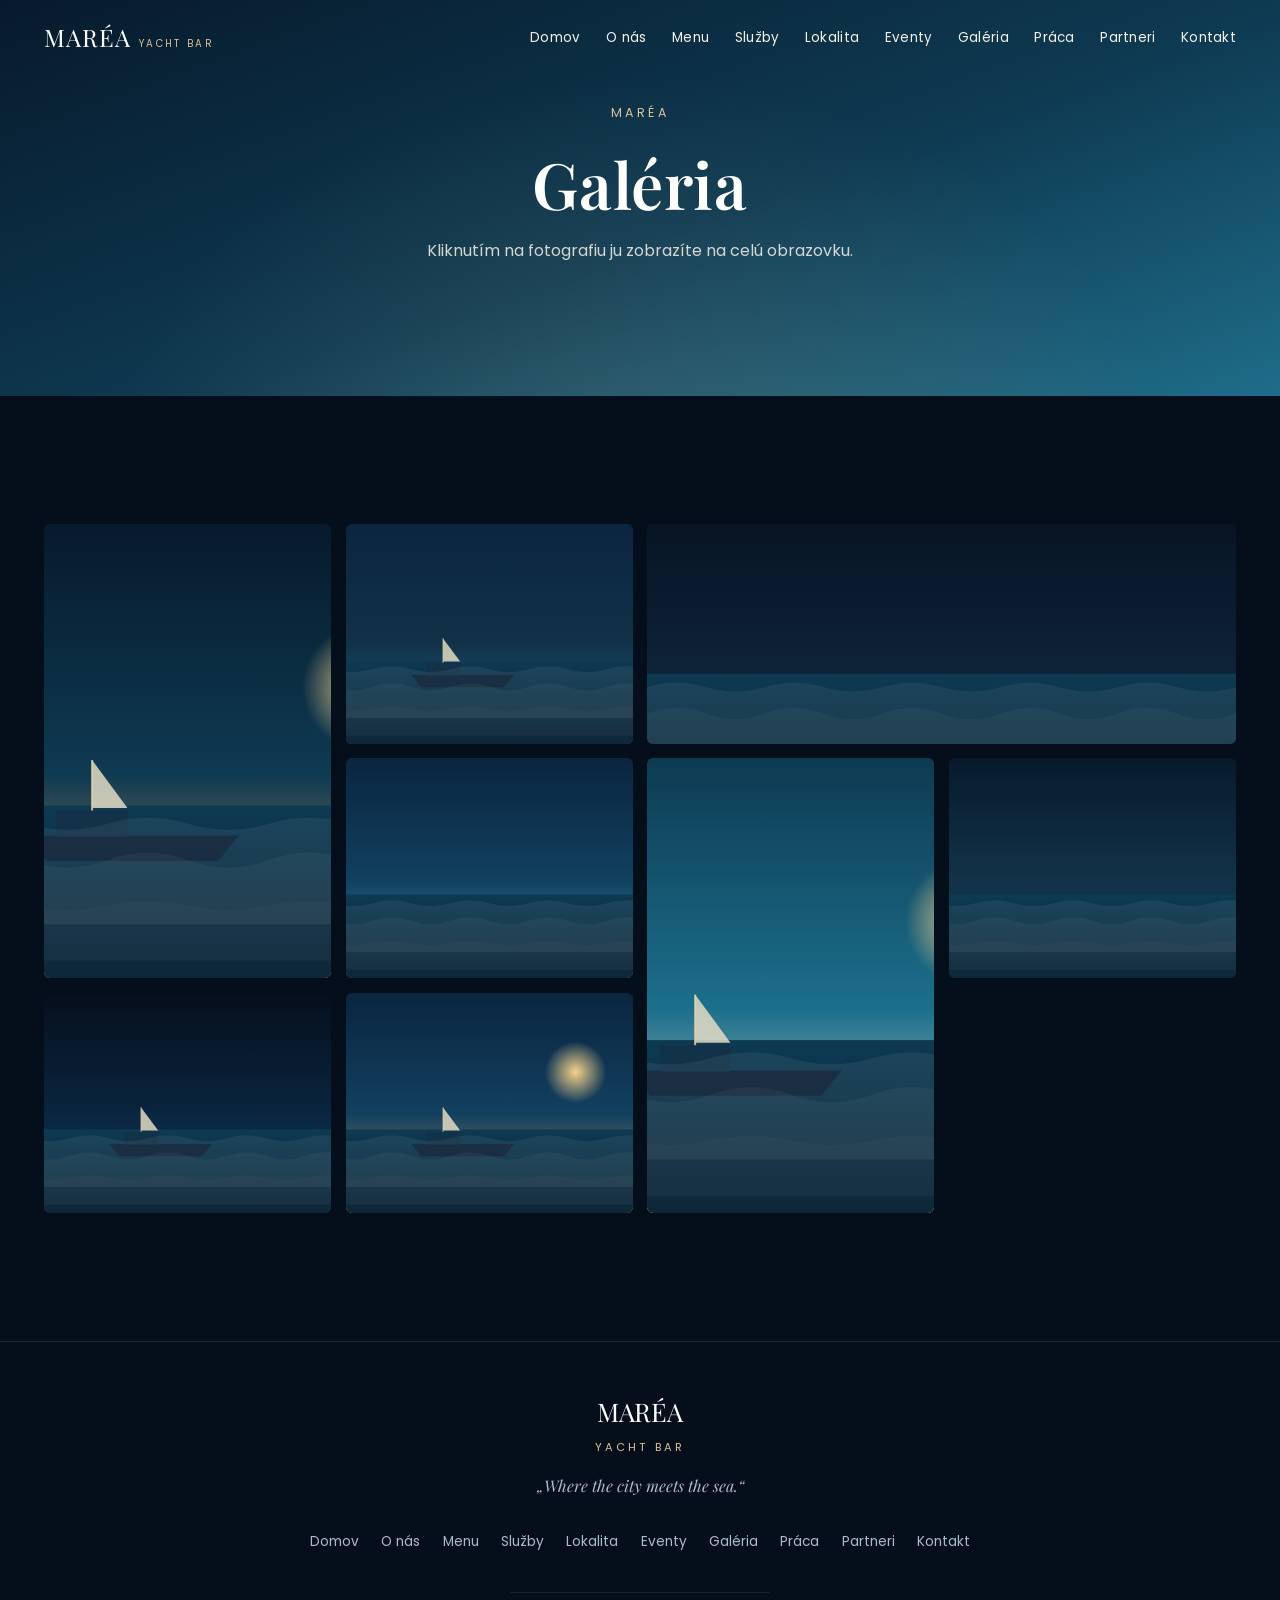
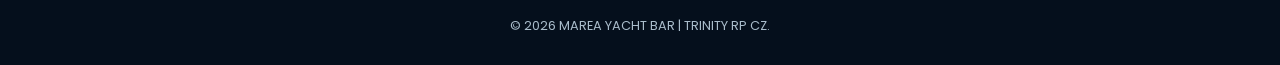
==== galeria.html @ e89d4713 "Update MAREA website files | st 26. 08. 2026 18:43:15,04" ====
<!DOCTYPE html>
<html lang="sk">

<head>
  <meta charset="UTF-8">
  <meta name="viewport" content="width=device-width, initial-scale=1.0">
  <title>Galéria — MARÉA Yacht Bar</title>
  <meta name="description"
    content="Galéria MARÉA — atmosféra luxusného yacht baru pri pobreží Los Santos, cez deň aj po zotmení.">
  <meta name="theme-color" content="#071a2c">

  <link rel="icon" type="image/png" href="assets/icons/favicon.png">

  <link rel="preconnect" href="https://fonts.googleapis.com">
  <link rel="preconnect" href="https://fonts.gstatic.com" crossorigin>
  <link
    href="https://fonts.googleapis.com/css2?family=Playfair+Display:ital,wght@0,500;0,600;0,700;1,500;1,600&family=Poppins:wght@300;400;500;600;700&display=swap"
    rel="stylesheet">

  <link rel="stylesheet" href="css/style.css?v=9">
  <link rel="stylesheet" href="css/responsive.css?v=2">
</head>

<body>

  <!-- ==================== Navbar ==================== -->
  <header class="navbar" id="navbar">
    <div class="container">
      <a href="index.html#home" class="brand">
        MARÉA
        <span class="brand-tag">Yacht Bar</span>
      </a>

      <nav>
        <ul class="nav-links" id="nav-links"></ul>
      </nav>

      <button class="hamburger" id="hamburger" aria-label="Otvoriť menu" aria-expanded="false"
        aria-controls="nav-links">
        <span></span><span></span><span></span>
      </button>
    </div>
  </header>

  <noscript>
    <div style="padding:2rem;text-align:center;background:#0a2540;color:#f4f1ea;">
      Pre plné zobrazenie obsahu MARÉA je potrebný povolený JavaScript.
    </div>
  </noscript>

  <main>

    <!-- ==================== Page hero ==================== -->
    <section class="page-hero">
      <div class="page-hero-content">
        <span class="eyebrow">MARÉA</span>
        <h1 class="page-hero-title">Galéria</h1>
        <p class="page-hero-desc">Kliknutím na fotografiu ju zobrazíte na celú obrazovku.</p>
      </div>
    </section>

    <!-- ==================== Galéria ==================== -->
    <section id="gallery">
      <div class="container">
        <div class="gallery-grid" id="gallery-grid">
          <p class="state-empty">Načítavam galériu…</p>
        </div>
      </div>
    </section>

  </main>

  <!-- ==================== Lightbox ==================== -->
  <div class="lightbox" id="lightbox" role="dialog" aria-modal="true" aria-label="Zväčšená fotografia">
    <div class="lightbox-content">
      <img src="" alt="" id="lightbox-img">
      <p class="lightbox-caption" id="lightbox-caption"></p>
    </div>
    <button class="lightbox-close" id="lightbox-close" aria-label="Zavrieť">✕</button>
    <button class="lightbox-prev" id="lightbox-prev" aria-label="Predchádzajúca fotografia">‹</button>
    <button class="lightbox-next" id="lightbox-next" aria-label="Ďalšia fotografia">›</button>
  </div>

  <!-- ==================== Footer ==================== -->
  <footer class="footer">
    <div class="container footer-inner">
      <div class="footer-brand">MARÉA</div>
      <div class="footer-type">Yacht Bar</div>
      <p class="footer-tagline">„Where the city meets the sea.“</p>

      <nav class="footer-nav" id="footer-nav"></nav>

      <div class="footer-bottom">
        © <span id="footer-year"></span> MAREA YACHT BAR | TRINITY RP CZ.
      </div>
    </div>
  </footer>

  <button class="back-to-top" id="back-to-top" aria-label="Späť na vrch stránky">
    <svg viewBox="0 0 24 24" width="20" height="20" fill="none" stroke="currentColor" stroke-width="2"
      stroke-linecap="round" stroke-linejoin="round">
      <path d="M12 19V5" />
      <path d="M5 12l7-7 7 7" />
    </svg>
  </button>

  <script src="js/loader.js?v=5"></script>
  <script src="js/main.js?v=9"></script>
</body>

</html>
---- css/style.css ----
/* ==========================================================================
   MARÉA — Yacht Bar
   Core stylesheet. Breakpoint overrides live in responsive.css.
   ========================================================================== */

/* -------------------- Design tokens -------------------- */
:root {
  /* Colors — navy / ocean / turquoise core, gold / sand accents */
  --navy-950: #050f1c;
  --navy-900: #071a2c;
  --navy-800: #0a2540;
  --navy-700: #123249;
  --ocean-600: #0e3a52;
  --ocean-500: #1c6f8c;
  --turquoise-400: #2a8fae;
  --turquoise-300: #4fb8c9;
  --gold-500: #c9a55c;
  --gold-400: #d9c396;
  --gold-300: #e8dfc8;
  --sand-100: #f5efe3;
  --white: #ffffff;

  --bg-body: var(--navy-950);
  --bg-alt: var(--navy-900);
  --text-primary: #f4f1ea;
  --text-muted: #a9bccb;
  --text-on-light: var(--navy-900);

  --font-display: "Playfair Display", "Georgia", "Times New Roman", serif;
  --font-body: "Poppins", "Segoe UI", system-ui, -apple-system, sans-serif;

  --container-w: 1240px;
  --space-xs: 0.5rem;
  --space-sm: 1rem;
  --space-md: 1.75rem;
  --space-lg: 3rem;
  --space-xl: 5rem;
  --space-2xl: 8rem;

  --radius-sm: 6px;
  --radius-md: 14px;
  --radius-lg: 28px;

  --shadow-soft: 0 10px 40px -12px rgba(2, 12, 24, 0.55);
  --shadow-strong: 0 24px 60px -20px rgba(2, 12, 24, 0.7);

  --ease: cubic-bezier(0.22, 1, 0.36, 1);
  --transition-fast: 0.25s var(--ease);
  --transition-med: 0.5s var(--ease);
}

/* -------------------- Reset -------------------- */
*,
*::before,
*::after {
  box-sizing: border-box;
  margin: 0;
  padding: 0;
}

html {
  scroll-behavior: smooth;
  scroll-padding-top: 84px;
}

body {
  background: var(--bg-body);
  color: var(--text-primary);
  font-family: var(--font-body);
  font-size: 16px;
  line-height: 1.65;
  overflow-x: hidden;
}

img {
  max-width: 100%;
  display: block;
}

a {
  color: inherit;
  text-decoration: none;
}

ul {
  list-style: none;
}

button {
  font-family: inherit;
  cursor: pointer;
  border: none;
  background: none;
  color: inherit;
}

h1, h2, h3, h4 {
  font-family: var(--font-display);
  font-weight: 600;
  line-height: 1.2;
  letter-spacing: 0.01em;
}

::selection {
  background: var(--gold-400);
  color: var(--navy-900);
}

/* -------------------- Layout helpers -------------------- */
.container {
  width: 100%;
  max-width: var(--container-w);
  margin-inline: auto;
  padding-inline: 1.5rem;
}

section {
  position: relative;
  padding-block: var(--space-2xl);
}

.section-alt {
  background: linear-gradient(180deg, var(--navy-900) 0%, var(--navy-950) 100%);
}

.section-header {
  text-align: center;
  max-width: 640px;
  margin-inline: auto;
  margin-bottom: var(--space-lg);
}

.eyebrow {
  display: inline-block;
  font-family: var(--font-body);
  font-size: 0.78rem;
  letter-spacing: 0.28em;
  text-transform: uppercase;
  color: var(--gold-400);
  margin-bottom: 0.85rem;
}

.section-title {
  font-size: clamp(1.9rem, 3.2vw, 2.75rem);
  color: var(--white);
  margin-bottom: 0.9rem;
}

.section-subtitle {
  color: var(--text-muted);
  font-size: 1.02rem;
}

.divider-wave {
  width: 100%;
  height: 60px;
  display: block;
  color: var(--navy-950);
}

/* -------------------- Reveal-on-scroll -------------------- */
.reveal {
  opacity: 0;
  transform: translateY(28px);
  transition: opacity 0.8s var(--ease), transform 0.8s var(--ease);
}

.reveal.is-visible {
  opacity: 1;
  transform: translateY(0);
}

/* -------------------- Buttons -------------------- */
.btn {
  display: inline-flex;
  align-items: center;
  justify-content: center;
  gap: 0.5rem;
  padding: 0.95rem 2.1rem;
  border-radius: 999px;
  font-size: 0.95rem;
  font-weight: 600;
  letter-spacing: 0.03em;
  transition: transform var(--transition-fast), box-shadow var(--transition-fast), background var(--transition-fast), border-color var(--transition-fast), color var(--transition-fast);
  white-space: nowrap;
}

.btn-primary {
  background: linear-gradient(135deg, var(--gold-400), var(--gold-500));
  color: var(--navy-900);
  box-shadow: 0 12px 30px -10px rgba(201, 165, 92, 0.55);
}

.btn-primary:hover {
  transform: translateY(-2px);
  box-shadow: 0 16px 36px -10px rgba(201, 165, 92, 0.7);
}

.btn-outline {
  background: rgba(255, 255, 255, 0.04);
  border: 1px solid rgba(244, 241, 234, 0.4);
  color: var(--text-primary);
  backdrop-filter: blur(6px);
}

.btn-outline:hover {
  border-color: var(--gold-400);
  color: var(--gold-300);
  transform: translateY(-2px);
}

.btn-small {
  padding: 0.6rem 1.3rem;
  font-size: 0.85rem;
}

/* -------------------- Navbar -------------------- */
.navbar {
  position: fixed;
  top: 0;
  left: 0;
  right: 0;
  z-index: 1000;
  padding-block: 1.1rem;
  transition: background var(--transition-fast), padding var(--transition-fast), box-shadow var(--transition-fast);
}

.navbar.is-scrolled {
  background: rgba(7, 26, 44, 0.82);
  backdrop-filter: blur(14px) saturate(140%);
  -webkit-backdrop-filter: blur(14px) saturate(140%);
  padding-block: 0.7rem;
  box-shadow: 0 8px 30px -18px rgba(0, 0, 0, 0.6);
  border-bottom: 1px solid rgba(217, 195, 150, 0.12);
}

.navbar .container {
  display: flex;
  align-items: center;
  justify-content: space-between;
  gap: 1.5rem;
}

.brand {
  display: flex;
  align-items: baseline;
  gap: 0.5rem;
  font-family: var(--font-display);
  font-size: 1.5rem;
  color: var(--white);
  letter-spacing: 0.04em;
}

.brand-tag {
  font-family: var(--font-body);
  font-size: 0.62rem;
  letter-spacing: 0.24em;
  color: var(--gold-400);
  text-transform: uppercase;
}

.nav-links {
  display: flex;
  align-items: center;
  gap: 1.6rem;
}

.nav-links a {
  position: relative;
  font-size: 0.84rem;
  letter-spacing: 0.02em;
  color: var(--text-primary);
  padding-block: 0.3rem;
  white-space: nowrap;
}

.nav-links a::after {
  content: "";
  position: absolute;
  left: 0;
  bottom: 0;
  width: 0;
  height: 1px;
  background: var(--gold-400);
  transition: width var(--transition-fast);
}

.nav-links a:hover::after,
.nav-links a.is-active::after {
  width: 100%;
}

.nav-cta {
  display: none;
}

.hamburger {
  display: none;
  flex-direction: column;
  gap: 5px;
  padding: 0.4rem;
  z-index: 1100;
}

.hamburger span {
  width: 24px;
  height: 2px;
  background: var(--white);
  transition: transform var(--transition-fast), opacity var(--transition-fast);
}

.hamburger.is-open span:nth-child(1) {
  transform: translateY(7px) rotate(45deg);
}

.hamburger.is-open span:nth-child(2) {
  opacity: 0;
}

.hamburger.is-open span:nth-child(3) {
  transform: translateY(-7px) rotate(-45deg);
}

/* -------------------- Hero -------------------- */
.hero {
  position: relative;
  min-height: 100vh;
  display: flex;
  align-items: center;
  justify-content: center;
  text-align: center;
  overflow: hidden;
  background: var(--navy-950);
}

.hero-media {
  position: absolute;
  inset: 0;
  z-index: 0;
}

.hero-media img {
  width: 100%;
  height: 100%;
  object-fit: cover;
  object-position: center;
  transform: scale(1.05);
  animation: hero-zoom 18s ease-in-out infinite alternate;
}

@keyframes hero-zoom {
  from { transform: scale(1.05); }
  to { transform: scale(1.14); }
}

.hero-overlay {
  position: absolute;
  inset: 0;
  background:
    linear-gradient(180deg, rgba(5, 15, 28, 0.55) 0%, rgba(5, 15, 28, 0.55) 35%, rgba(5, 15, 28, 0.92) 100%),
    linear-gradient(90deg, rgba(5, 15, 28, 0.55) 0%, transparent 40%, transparent 60%, rgba(5, 15, 28, 0.55) 100%);
}

.hero-content {
  position: relative;
  z-index: 2;
  padding-inline: 1.5rem;
  max-width: 780px;
}

.hero-eyebrow {
  display: inline-flex;
  align-items: center;
  gap: 0.6rem;
  font-size: 0.78rem;
  letter-spacing: 0.32em;
  text-transform: uppercase;
  color: var(--gold-300);
  margin-bottom: 1.4rem;
  opacity: 0.9;
}

.hero-eyebrow::before,
.hero-eyebrow::after {
  content: "";
  width: 28px;
  height: 1px;
  background: var(--gold-400);
}

.hero-title {
  font-size: clamp(3.6rem, 11vw, 8rem);
  color: var(--white);
  line-height: 0.95;
  text-shadow: 0 12px 40px rgba(0, 0, 0, 0.45);
}

.hero-subtitle {
  font-family: var(--font-body);
  font-size: clamp(1rem, 2vw, 1.3rem);
  letter-spacing: 0.5em;
  color: var(--gold-300);
  text-transform: uppercase;
  margin-top: 0.6rem;
  margin-bottom: 1.8rem;
}

.hero-tagline {
  font-family: var(--font-display);
  font-style: italic;
  font-size: clamp(1.1rem, 2vw, 1.4rem);
  color: var(--text-primary);
  margin-bottom: 2.6rem;
  opacity: 0.92;
}

.hero-actions {
  display: flex;
  align-items: center;
  justify-content: center;
  gap: 1.1rem;
  flex-wrap: wrap;
}

.hero-scroll-indicator {
  position: absolute;
  bottom: 2.2rem;
  left: 50%;
  transform: translateX(-50%);
  z-index: 2;
  width: 22px;
  height: 36px;
  border: 1px solid rgba(244, 241, 234, 0.55);
  border-radius: 20px;
  display: flex;
  justify-content: center;
  padding-top: 7px;
}

.hero-scroll-indicator span {
  width: 3px;
  height: 8px;
  border-radius: 2px;
  background: var(--gold-300);
  animation: scroll-dot 1.8s ease-in-out infinite;
}

@keyframes scroll-dot {
  0% { transform: translateY(0); opacity: 1; }
  70% { transform: translateY(10px); opacity: 0; }
  100% { opacity: 0; }
}

/* -------------------- Page hero (subpage banner) -------------------- */
.page-hero {
  position: relative;
  min-height: 44vh;
  display: flex;
  align-items: center;
  justify-content: center;
  text-align: center;
  overflow: hidden;
  padding-top: 6rem;
  background:
    radial-gradient(ellipse at 50% 130%, rgba(217, 195, 150, 0.16), transparent 60%),
    linear-gradient(160deg, var(--navy-900) 0%, var(--ocean-600) 55%, var(--turquoise-400) 130%);
}

.page-hero-content {
  position: relative;
  z-index: 1;
  padding-inline: 1.5rem;
  max-width: 640px;
}

.page-hero-title {
  font-size: clamp(2.4rem, 6vw, 4rem);
  color: var(--white);
  margin-top: 0.5rem;
}

.page-hero-desc {
  color: var(--text-primary);
  opacity: 0.85;
  margin-top: 1rem;
}

/* -------------------- Discord CTA -------------------- */
.discord-cta {
  display: flex;
  align-items: center;
  flex-wrap: wrap;
  gap: 1.4rem 1.8rem;
  padding: 1.8rem 2.2rem;
  border-radius: var(--radius-lg);
  background: linear-gradient(135deg, rgba(88, 101, 242, 0.14), rgba(42, 143, 174, 0.1));
  border: 1px solid rgba(217, 195, 150, 0.18);
  margin-bottom: var(--space-lg);
}

.discord-cta-icon {
  flex-shrink: 0;
  width: 54px;
  height: 54px;
  border-radius: 50%;
  display: flex;
  align-items: center;
  justify-content: center;
  background: rgba(88, 101, 242, 0.18);
  color: #9aa8ff;
}

.discord-cta-text {
  flex: 1 1 260px;
}

.discord-cta-text h3 {
  font-size: 1.15rem;
  color: var(--white);
  margin-bottom: 0.35rem;
}

.discord-cta-text p {
  color: var(--text-muted);
  font-size: 0.9rem;
}

.discord-cta .btn {
  flex-shrink: 0;
}

/* -------------------- About -------------------- */
.about-grid {
  display: grid;
  grid-template-columns: 1fr 1fr;
  gap: var(--space-xl);
  align-items: center;
}

.about-media {
  position: relative;
  border-radius: var(--radius-lg);
  overflow: hidden;
  box-shadow: var(--shadow-strong);
  aspect-ratio: 6 / 7;
}

.about-media img {
  width: 100%;
  height: 100%;
  object-fit: cover;
  transition: transform 0.8s var(--ease);
}

.about-media:hover img {
  transform: scale(1.06);
}

.about-media::after {
  content: "";
  position: absolute;
  inset: 0;
  background: linear-gradient(180deg, transparent 55%, rgba(5, 15, 28, 0.75) 100%);
}

.about-text .eyebrow {
  display: block;
}

.about-lead {
  font-size: 1.12rem;
  color: var(--text-primary);
  margin-bottom: 1.3rem;
}

.about-desc {
  color: var(--text-muted);
  margin-bottom: 1.6rem;
}

.about-tagline {
  font-family: var(--font-display);
  font-style: italic;
  font-size: 1.3rem;
  color: var(--gold-300);
  padding-left: 1.1rem;
  border-left: 2px solid var(--gold-400);
  margin-bottom: 1.8rem;
}

.about-focus {
  display: grid;
  grid-template-columns: 1fr 1fr;
  gap: 0.8rem 1.2rem;
}

.about-focus li {
  position: relative;
  padding-left: 1.4rem;
  color: var(--text-primary);
  font-size: 0.94rem;
}

.about-focus li::before {
  content: "";
  position: absolute;
  left: 0;
  top: 0.5em;
  width: 7px;
  height: 7px;
  border-radius: 50%;
  background: var(--gold-400);
}

/* -------------------- Cards (generic) -------------------- */
.card {
  background: linear-gradient(165deg, rgba(255, 255, 255, 0.05), rgba(255, 255, 255, 0.015));
  border: 1px solid rgba(217, 195, 150, 0.12);
  border-radius: var(--radius-md);
  backdrop-filter: blur(8px);
  transition: transform var(--transition-fast), border-color var(--transition-fast), box-shadow var(--transition-fast);
}

.card:hover {
  transform: translateY(-6px);
  border-color: rgba(217, 195, 150, 0.4);
  box-shadow: var(--shadow-soft);
}

/* -------------------- Location -------------------- */
.location-grid {
  display: grid;
  grid-template-columns: 0.9fr 1.1fr;
  gap: var(--space-xl);
  align-items: center;
}

.location-map {
  position: relative;
  border-radius: var(--radius-lg);
  overflow: hidden;
  box-shadow: var(--shadow-strong);
  aspect-ratio: 4 / 3;
  border: 1px solid rgba(217, 195, 150, 0.18);
}

.location-map img {
  width: 100%;
  height: 100%;
  object-fit: cover;
}

.location-pin {
  position: absolute;
  top: 50%;
  left: 50%;
  transform: translate(-50%, -100%);
  display: flex;
  flex-direction: column;
  align-items: center;
}

.location-pin-dot {
  width: 18px;
  height: 18px;
  border-radius: 50%;
  background: var(--gold-400);
  box-shadow: 0 0 0 6px rgba(217, 195, 150, 0.25);
  animation: pin-pulse 2.4s ease-in-out infinite;
}

@keyframes pin-pulse {
  0%, 100% { box-shadow: 0 0 0 6px rgba(217, 195, 150, 0.25); }
  50% { box-shadow: 0 0 0 12px rgba(217, 195, 150, 0.08); }
}

.location-pin-stick {
  width: 2px;
  height: 22px;
  background: linear-gradient(180deg, var(--gold-400), transparent);
}

.location-details p {
  color: var(--text-muted);
  margin-bottom: 1.1rem;
}

.location-fact {
  display: flex;
  gap: 0.9rem;
  padding: 1rem 0;
  border-top: 1px solid rgba(217, 195, 150, 0.14);
}

.location-fact:last-child {
  border-bottom: 1px solid rgba(217, 195, 150, 0.14);
}

.location-fact-icon {
  flex-shrink: 0;
  width: 38px;
  height: 38px;
  border-radius: 50%;
  display: flex;
  align-items: center;
  justify-content: center;
  background: rgba(217, 195, 150, 0.12);
  color: var(--gold-400);
}

.location-fact-label {
  font-size: 0.78rem;
  letter-spacing: 0.1em;
  text-transform: uppercase;
  color: var(--gold-400);
  margin-bottom: 0.2rem;
}

.location-fact-value {
  color: var(--text-primary);
  font-size: 0.95rem;
}

/* -------------------- Menu -------------------- */
.menu-filters {
  display: flex;
  flex-wrap: wrap;
  justify-content: center;
  gap: 0.7rem;
  margin-bottom: var(--space-lg);
}

.filter-btn {
  padding: 0.6rem 1.4rem;
  border-radius: 999px;
  font-size: 0.85rem;
  letter-spacing: 0.03em;
  border: 1px solid rgba(244, 241, 234, 0.22);
  color: var(--text-muted);
  transition: all var(--transition-fast);
}

.filter-btn:hover {
  border-color: var(--gold-400);
  color: var(--gold-300);
}

.filter-btn.is-active {
  background: var(--gold-400);
  border-color: var(--gold-400);
  color: var(--navy-900);
  font-weight: 600;
}

.menu-grid {
  display: flex;
  flex-wrap: wrap;
  justify-content: center;
  gap: 1.4rem;
}

.menu-item {
  flex: 1 1 300px;
  max-width: 400px;
  padding: 1.6rem 1.6rem 1.4rem;
  transition: transform var(--transition-fast), border-color var(--transition-fast), box-shadow var(--transition-fast), opacity 0.3s, display 0.3s allow-discrete;
}

.menu-item-head {
  display: flex;
  justify-content: space-between;
  align-items: baseline;
  gap: 0.8rem;
  margin-bottom: 0.55rem;
}

.menu-item-name {
  font-family: var(--font-display);
  font-size: 1.12rem;
  color: var(--white);
}

.menu-item-price {
  flex-shrink: 0;
  font-family: var(--font-display);
  font-size: 1.1rem;
  color: var(--gold-400);
  white-space: nowrap;
}

.menu-item-desc {
  color: var(--text-muted);
  font-size: 0.9rem;
}

.menu-item-category {
  display: inline-block;
  margin-top: 0.9rem;
  font-size: 0.68rem;
  letter-spacing: 0.14em;
  text-transform: uppercase;
  color: var(--turquoise-300);
}

.menu-empty,
.state-empty {
  flex-basis: 100%;
  text-align: center;
  color: var(--text-muted);
  padding: var(--space-lg) 1rem;
}

/* -------------------- Services -------------------- */
.services-grid,
.jobs-grid,
.partners-grid {
  display: flex;
  flex-wrap: wrap;
  justify-content: center;
  gap: 1.6rem;
}

.job-salary-label {
  display: block;
  font-size: 0.68rem;
  letter-spacing: 0.12em;
  text-transform: uppercase;
  color: var(--turquoise-300);
  margin-bottom: 0.35rem;
}

.partner-tier {
  display: inline-block;
  font-size: 0.68rem;
  letter-spacing: 0.1em;
  text-transform: uppercase;
  padding: 0.3rem 0.8rem;
  border-radius: 999px;
  margin-bottom: 1.1rem;
  color: var(--text-muted);
  border: 1px solid rgba(217, 195, 150, 0.25);
}

.partner-tier-main {
  color: var(--navy-900);
  background: linear-gradient(135deg, var(--gold-400), var(--gold-500));
  border-color: transparent;
  font-weight: 600;
}

.partner-logo {
  width: 64px;
  height: 64px;
  border-radius: 14px;
  overflow: hidden;
  display: flex;
  align-items: center;
  justify-content: center;
  background: rgba(255, 255, 255, 0.04);
  border: 1px solid rgba(217, 195, 150, 0.16);
  margin-bottom: 1.3rem;
  padding: 8px;
}

.partner-logo img {
  width: 100%;
  height: 100%;
  object-fit: contain;
}

.partner-logo-fallback {
  width: 100%;
  height: 100%;
  align-items: center;
  justify-content: center;
  color: var(--gold-400);
}

.service-card {
  flex: 1 1 300px;
  max-width: 380px;
  padding: 2.1rem 1.8rem;
  text-align: left;
}

.service-icon {
  width: 54px;
  height: 54px;
  border-radius: 50%;
  display: flex;
  align-items: center;
  justify-content: center;
  background: linear-gradient(150deg, rgba(217, 195, 150, 0.22), rgba(217, 195, 150, 0.05));
  color: var(--gold-400);
  margin-bottom: 1.3rem;
}

.service-name {
  font-size: 1.2rem;
  color: var(--white);
  margin-bottom: 0.6rem;
}

.service-desc {
  color: var(--text-muted);
  font-size: 0.92rem;
  margin-bottom: 1.2rem;
}

.service-price {
  font-family: var(--font-display);
  color: var(--gold-300);
  font-size: 1.05rem;
  padding-top: 1rem;
  border-top: 1px solid rgba(217, 195, 150, 0.16);
}

/* -------------------- Events -------------------- */
.events-grid {
  display: flex;
  flex-wrap: wrap;
  justify-content: center;
  gap: 1.6rem;
}

.event-card {
  flex: 1 1 300px;
  max-width: 380px;
  overflow: hidden;
  display: flex;
  flex-direction: column;
}

.event-media {
  position: relative;
  aspect-ratio: 4 / 3;
  overflow: hidden;
}

.event-media img {
  width: 100%;
  height: 100%;
  object-fit: cover;
  transition: transform var(--transition-med);
}

.event-card:hover .event-media img {
  transform: scale(1.08);
}

.event-date {
  position: absolute;
  top: 1rem;
  left: 1rem;
  background: rgba(5, 15, 28, 0.75);
  backdrop-filter: blur(6px);
  border: 1px solid rgba(217, 195, 150, 0.3);
  color: var(--gold-300);
  font-size: 0.78rem;
  letter-spacing: 0.05em;
  padding: 0.4rem 0.85rem;
  border-radius: 999px;
}

.event-body {
  padding: 1.5rem 1.6rem 1.7rem;
}

.event-name {
  font-size: 1.15rem;
  color: var(--white);
  margin-bottom: 0.6rem;
}

.event-desc {
  color: var(--text-muted);
  font-size: 0.92rem;
}

.events-empty {
  text-align: center;
  padding: var(--space-lg) 1rem;
  color: var(--text-muted);
  border: 1px dashed rgba(217, 195, 150, 0.3);
  border-radius: var(--radius-md);
}

/* -------------------- Gallery -------------------- */
.gallery-grid {
  display: grid;
  grid-template-columns: repeat(4, 1fr);
  grid-auto-rows: 220px;
  gap: 0.9rem;
}

.gallery-item {
  position: relative;
  overflow: hidden;
  border-radius: var(--radius-sm);
  cursor: zoom-in;
}

.gallery-item:nth-child(4n+1) {
  grid-row: span 2;
}

.gallery-item:nth-child(6n+3) {
  grid-column: span 2;
}

.gallery-item img {
  width: 100%;
  height: 100%;
  object-fit: cover;
  transition: transform var(--transition-med);
}

.gallery-item:hover img {
  transform: scale(1.1);
}

.gallery-caption {
  position: absolute;
  inset: auto 0 0 0;
  padding: 1.6rem 1rem 0.9rem;
  background: linear-gradient(180deg, transparent, rgba(5, 15, 28, 0.9));
  color: var(--gold-200, var(--gold-300));
  font-size: 0.82rem;
  opacity: 0;
  transform: translateY(8px);
  transition: opacity var(--transition-fast), transform var(--transition-fast);
}

.gallery-item:hover .gallery-caption {
  opacity: 1;
  transform: translateY(0);
}

/* Lightbox */
.lightbox {
  position: fixed;
  inset: 0;
  z-index: 2000;
  display: flex;
  align-items: center;
  justify-content: center;
  background: rgba(3, 9, 17, 0.94);
  opacity: 0;
  visibility: hidden;
  transition: opacity var(--transition-fast), visibility var(--transition-fast);
  padding: 2rem;
}

.lightbox.is-open {
  opacity: 1;
  visibility: visible;
}

.lightbox-content {
  max-width: min(90vw, 1000px);
  max-height: 85vh;
  position: relative;
}

.lightbox-content img {
  max-width: 100%;
  max-height: 85vh;
  border-radius: var(--radius-sm);
  box-shadow: var(--shadow-strong);
}

.lightbox-caption {
  text-align: center;
  color: var(--gold-300);
  margin-top: 1rem;
  font-size: 0.9rem;
}

.lightbox-close,
.lightbox-prev,
.lightbox-next {
  position: absolute;
  color: var(--white);
  background: rgba(255, 255, 255, 0.08);
  border: 1px solid rgba(255, 255, 255, 0.2);
  border-radius: 50%;
  width: 44px;
  height: 44px;
  display: flex;
  align-items: center;
  justify-content: center;
  transition: background var(--transition-fast), transform var(--transition-fast);
}

.lightbox-close:hover,
.lightbox-prev:hover,
.lightbox-next:hover {
  background: rgba(217, 195, 150, 0.25);
}

.lightbox-close {
  top: -60px;
  right: 0;
}

.lightbox-prev {
  left: -60px;
  top: 50%;
  transform: translateY(-50%);
}

.lightbox-next {
  right: -60px;
  top: 50%;
  transform: translateY(-50%);
}

/* -------------------- Info modal (Services / Events) -------------------- */
#services-grid .service-card,
#events-grid .event-card {
  cursor: pointer;
}

.card-more {
  display: inline-flex;
  align-items: center;
  gap: 0.4rem;
  margin-top: 1rem;
  font-size: 0.82rem;
  font-weight: 600;
  letter-spacing: 0.02em;
  color: var(--gold-400);
  transition: color var(--transition-fast);
}

.card:hover .card-more {
  color: var(--gold-300);
}

.card-more-arrow {
  display: inline-block;
  transition: transform var(--transition-fast);
}

.card:hover .card-more-arrow {
  transform: translateX(4px);
}

.info-modal {
  position: fixed;
  inset: 0;
  z-index: 2100;
  display: flex;
  align-items: center;
  justify-content: center;
  background: rgba(3, 9, 17, 0.88);
  opacity: 0;
  visibility: hidden;
  transition: opacity var(--transition-fast), visibility var(--transition-fast);
  padding: 2rem;
}

.info-modal.is-open {
  opacity: 1;
  visibility: visible;
}

.info-modal-content {
  position: relative;
  width: 100%;
  max-width: 480px;
  max-height: 85vh;
  overflow-y: auto;
  text-align: left;
  background: linear-gradient(165deg, rgba(18, 42, 66, 0.98), rgba(7, 18, 30, 0.98));
  border: 1px solid rgba(217, 195, 150, 0.22);
  border-radius: var(--radius-lg);
  box-shadow: var(--shadow-strong);
  padding: 2.4rem;
}

.info-modal-close {
  position: absolute;
  top: 1rem;
  right: 1rem;
  width: 38px;
  height: 38px;
  border-radius: 50%;
  background: rgba(255, 255, 255, 0.08);
  border: 1px solid rgba(255, 255, 255, 0.18);
  color: var(--white);
  display: flex;
  align-items: center;
  justify-content: center;
  transition: background var(--transition-fast);
}

.info-modal-close:hover {
  background: rgba(217, 195, 150, 0.25);
}

.info-modal-media:empty {
  display: none;
}

.info-modal-media img {
  width: 100%;
  aspect-ratio: 16 / 9;
  object-fit: cover;
  border-radius: var(--radius-md);
  margin-bottom: 1.4rem;
}

.info-modal-icon {
  width: 64px;
  height: 64px;
  border-radius: 50%;
  display: flex;
  align-items: center;
  justify-content: center;
  background: linear-gradient(150deg, rgba(217, 195, 150, 0.22), rgba(217, 195, 150, 0.05));
  color: var(--gold-400);
  margin-bottom: 1.4rem;
}

.info-modal-eyebrow {
  display: block;
  font-size: 0.72rem;
  letter-spacing: 0.24em;
  text-transform: uppercase;
  color: var(--gold-400);
  margin-bottom: 0.5rem;
}

.info-modal-title {
  font-size: 1.5rem;
  color: var(--white);
  margin-bottom: 0.9rem;
}

.info-modal-meta:not(:empty) {
  display: inline-block;
  font-family: var(--font-display);
  color: var(--gold-300);
  font-size: 1.05rem;
  margin-bottom: 1.1rem;
  padding-bottom: 1.1rem;
  border-bottom: 1px solid rgba(217, 195, 150, 0.16);
  width: 100%;
}

.info-modal-desc {
  color: var(--text-muted);
  line-height: 1.75;
}

/* Split layout: large "poster" image on the left, text on the right (used for events) */
@media (min-width: 640px) {
  .info-modal-content.is-split {
    display: flex;
    align-items: stretch;
    gap: 1.8rem;
    max-width: 760px;
    padding: 1.8rem;
  }

  .info-modal-content.is-split .info-modal-media {
    flex: 0 0 42%;
    margin-bottom: 0;
  }

  .info-modal-content.is-split .info-modal-media img {
    height: 100%;
    min-height: 380px;
    aspect-ratio: 3 / 4;
    margin-bottom: 0;
  }

  .info-modal-content.is-split .info-modal-body {
    flex: 1 1 auto;
    display: flex;
    flex-direction: column;
    justify-content: center;
    padding: 0.6rem 0.6rem 0.6rem 0;
  }
}

/* -------------------- Contacts -------------------- */
.contacts-grid {
  display: flex;
  flex-wrap: wrap;
  justify-content: center;
  gap: 1.6rem;
}

.contact-card {
  flex: 1 1 260px;
  max-width: 320px;
  text-align: center;
  padding: 2.2rem 1.6rem 1.9rem;
}

.contact-avatar {
  width: 96px;
  height: 96px;
  border-radius: 50%;
  overflow: hidden;
  margin: 0 auto 1.2rem;
  border: 2px solid rgba(217, 195, 150, 0.4);
}

.contact-avatar img {
  width: 100%;
  height: 100%;
  object-fit: cover;
}

.contact-name {
  font-size: 1.1rem;
  color: var(--white);
  margin-bottom: 0.3rem;
}

.contact-role {
  font-size: 0.78rem;
  letter-spacing: 0.1em;
  text-transform: uppercase;
  color: var(--gold-400);
  margin-bottom: 0.9rem;
}

.contact-info {
  font-size: 0.88rem;
  color: var(--text-muted);
}

/* -------------------- Footer -------------------- */
.footer {
  background: var(--navy-950);
  border-top: 1px solid rgba(217, 195, 150, 0.12);
  padding-block: var(--space-lg) var(--space-md);
}

.footer-inner {
  display: flex;
  flex-direction: column;
  align-items: center;
  text-align: center;
  gap: 0.4rem;
}

.footer-brand {
  font-family: var(--font-display);
  font-size: 1.6rem;
  color: var(--white);
}

.footer-type {
  font-size: 0.7rem;
  letter-spacing: 0.28em;
  text-transform: uppercase;
  color: var(--gold-400);
}

.footer-tagline {
  font-family: var(--font-display);
  font-style: italic;
  color: var(--text-muted);
  margin-top: 0.6rem;
}


.footer-nav {
  display: flex;
  flex-wrap: wrap;
  justify-content: center;
  gap: 1.4rem;
  margin-top: 1.6rem;
}

.footer-nav a {
  font-size: 0.85rem;
  color: var(--text-muted);
  transition: color var(--transition-fast);
}

.footer-nav a:hover {
  color: var(--gold-300);
}

.footer-bottom {
  margin-top: 2rem;
  padding-top: 1.4rem;
  border-top: 1px solid rgba(217, 195, 150, 0.1);
  font-size: 0.8rem;
  color: var(--text-muted);
}

/* -------------------- Utility -------------------- */
.text-center {
  text-align: center;
}

.skeleton {
  display: inline-block;
  min-height: 1em;
  border-radius: 4px;
  background: linear-gradient(90deg, rgba(255, 255, 255, 0.06) 25%, rgba(255, 255, 255, 0.12) 37%, rgba(255, 255, 255, 0.06) 63%);
  background-size: 400% 100%;
  animation: skeleton-loading 1.4s ease infinite;
}

@keyframes skeleton-loading {
  0% { background-position: 100% 50%; }
  100% { background-position: 0 50%; }
}

.data-error {
  flex-basis: 100%;
  text-align: center;
  color: var(--text-muted);
  font-size: 0.9rem;
  padding: 1.5rem;
  border: 1px dashed rgba(217, 195, 150, 0.25);
  border-radius: var(--radius-md);
}

.back-to-top {
  position: fixed;
  bottom: 1.8rem;
  right: 1.8rem;
  width: 46px;
  height: 46px;
  border-radius: 50%;
  background: rgba(10, 37, 64, 0.85);
  border: 1px solid rgba(217, 195, 150, 0.35);
  color: var(--gold-300);
  display: flex;
  align-items: center;
  justify-content: center;
  opacity: 0;
  visibility: hidden;
  transform: translateY(10px);
  transition: all var(--transition-fast);
  z-index: 900;
  backdrop-filter: blur(6px);
}

.back-to-top.is-visible {
  opacity: 1;
  visibility: visible;
  transform: translateY(0);
}

.back-to-top:hover {
  background: var(--gold-400);
  color: var(--navy-900);
}
---- css/responsive.css ----
/* ==========================================================================
   MARÉA — Responsive overrides
   Breakpoints: 1080px (small desktop/tablet landscape), 1060px (tablet nav), 600px (mobile)
   Note: menu/services/events/contacts grids are flexbox (see style.css) so
   they reflow and center incomplete rows automatically — no column-count
   overrides needed for them here.
   ========================================================================== */

/* -------------------- ≤1080px -------------------- */
@media (max-width: 1080px) {
  .gallery-grid {
    grid-template-columns: repeat(3, 1fr);
  }

  .about-grid,
  .location-grid {
    gap: var(--space-lg);
  }
}

/* -------------------- ≤1060px (tablet / mobile nav) -------------------- */
@media (max-width: 1060px) {
  :root {
    --space-2xl: 5.5rem;
    --space-xl: 3.4rem;
  }

  .nav-links {
    position: fixed;
    top: 0;
    right: 0;
    height: 100vh;
    width: min(78vw, 340px);
    background: rgba(7, 21, 36, 0.98);
    backdrop-filter: blur(16px);
    flex-direction: column;
    justify-content: center;
    align-items: flex-start;
    gap: 1.2rem;
    padding: 6rem 2.5rem 2.5rem;
    overflow-y: auto;
    transform: translateX(100%);
    transition: transform var(--transition-med);
    box-shadow: -20px 0 60px -20px rgba(0, 0, 0, 0.6);
  }

  .nav-links.is-open {
    transform: translateX(0);
  }

  .nav-links a {
    font-size: 1.05rem;
  }

  .hamburger {
    display: flex;
  }

  .about-grid {
    grid-template-columns: 1fr;
  }

  .about-media {
    max-width: 420px;
    margin-inline: auto;
    aspect-ratio: 4 / 3;
  }

  .location-grid {
    grid-template-columns: 1fr;
  }

  .location-map {
    order: -1;
  }

  .gallery-grid {
    grid-template-columns: repeat(2, 1fr);
    grid-auto-rows: 190px;
  }

  .gallery-item:nth-child(6n+3) {
    grid-column: span 1;
  }

  .lightbox-prev,
  .lightbox-next {
    display: none;
  }
}

/* -------------------- ≤600px (mobile) -------------------- */
@media (max-width: 600px) {
  section {
    padding-block: var(--space-xl);
  }

  .container {
    padding-inline: 1.15rem;
  }

  .page-hero {
    min-height: 36vh;
  }

  .hero-actions {
    flex-direction: column;
    width: 100%;
  }

  .hero-actions .btn {
    width: 100%;
  }

  .discord-cta {
    flex-direction: column;
    text-align: center;
    padding: 1.6rem 1.4rem;
  }

  .discord-cta .btn {
    width: 100%;
  }

  .about-focus {
    grid-template-columns: 1fr;
  }

  .menu-item,
  .service-card,
  .event-card,
  .contact-card {
    flex-basis: 100%;
    max-width: 420px;
  }

  .gallery-grid {
    grid-template-columns: repeat(2, 1fr);
    grid-auto-rows: 150px;
    gap: 0.6rem;
  }

  .gallery-item:nth-child(4n+1) {
    grid-row: span 1;
  }

  .menu-filters {
    justify-content: flex-start;
    overflow-x: auto;
    flex-wrap: nowrap;
    padding-bottom: 0.5rem;
    margin-inline: -1.15rem;
    padding-inline: 1.15rem;
    -webkit-overflow-scrolling: touch;
  }

  .filter-btn {
    flex-shrink: 0;
  }

  .location-fact {
    gap: 0.7rem;
  }

  .footer-nav {
    gap: 1rem 1.2rem;
  }

  .back-to-top {
    right: 1.1rem;
    bottom: 1.3rem;
    width: 42px;
    height: 42px;
  }
}

/* -------------------- Reduced motion -------------------- */
@media (prefers-reduced-motion: reduce) {
  *,
  *::before,
  *::after {
    animation-duration: 0.001ms !important;
    animation-iteration-count: 1 !important;
    transition-duration: 0.001ms !important;
    scroll-behavior: auto !important;
  }

  .hero-media img {
    animation: none;
    transform: scale(1);
  }
}
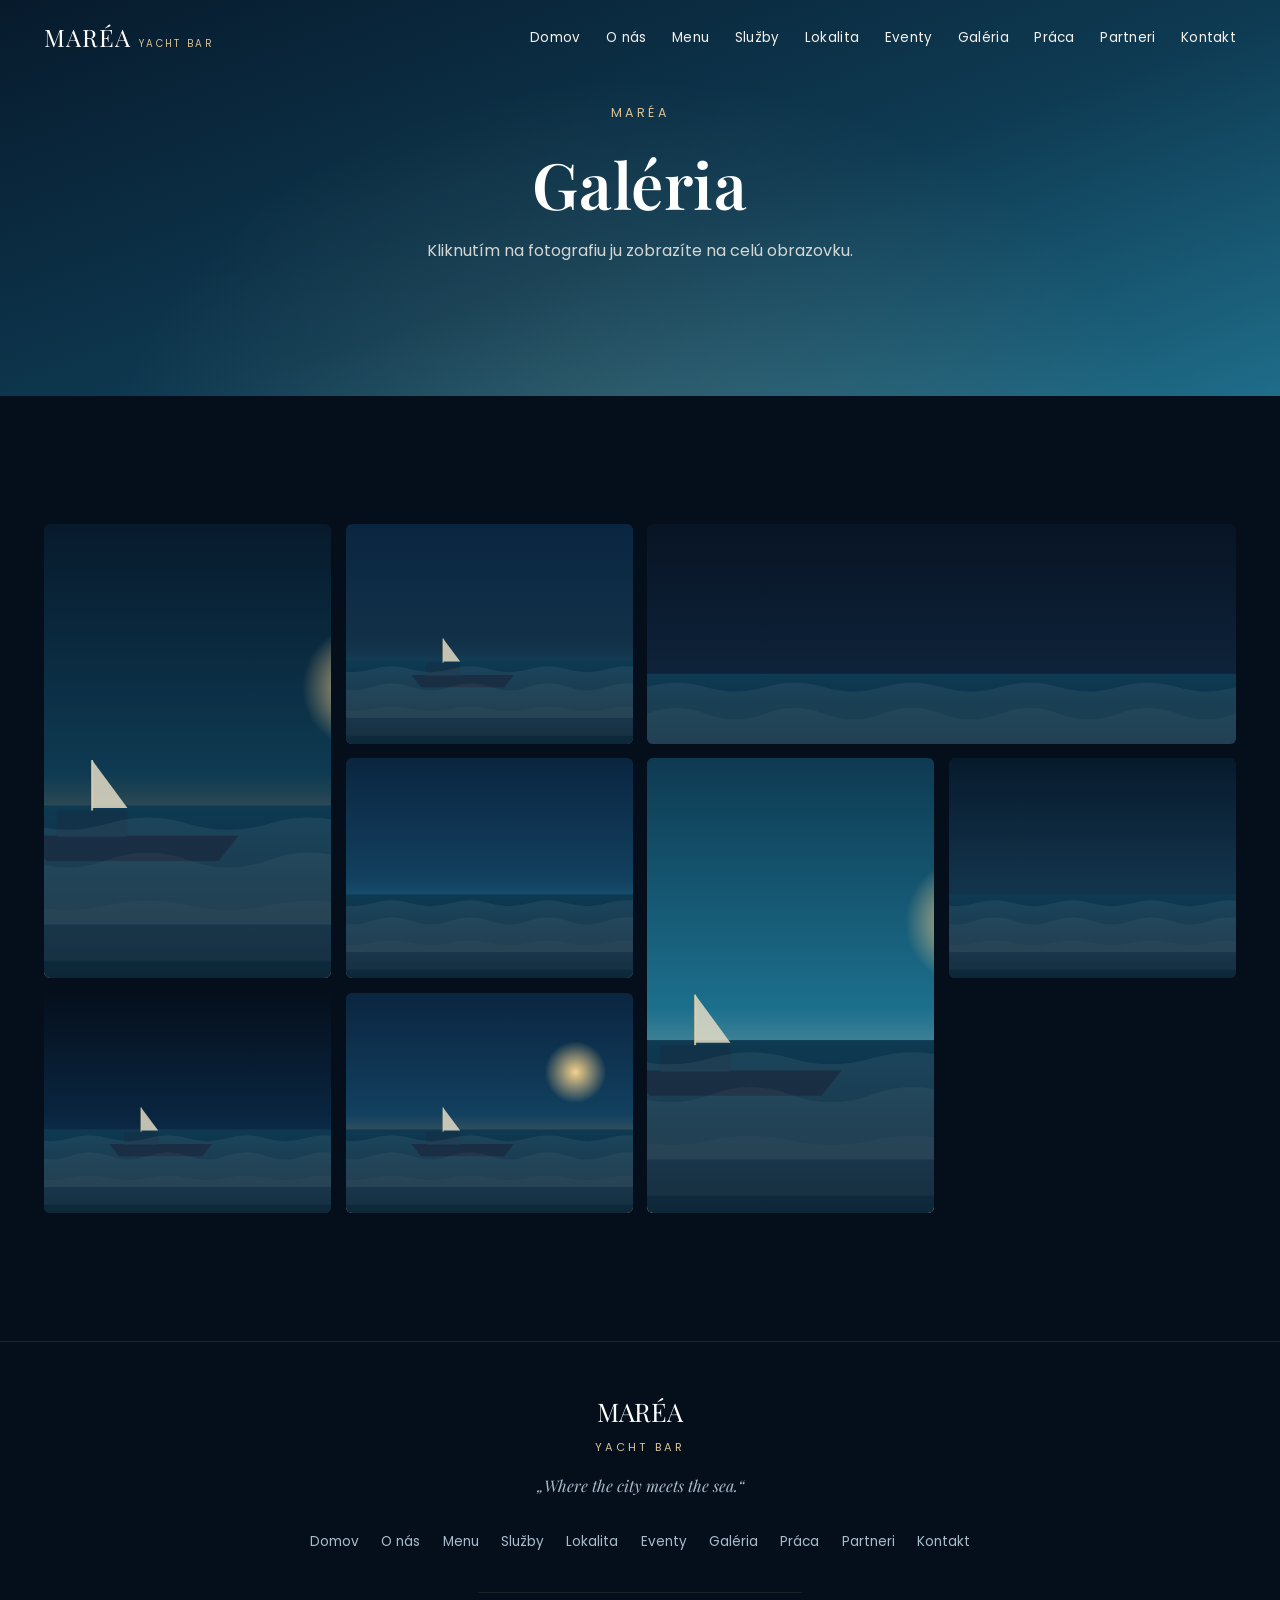
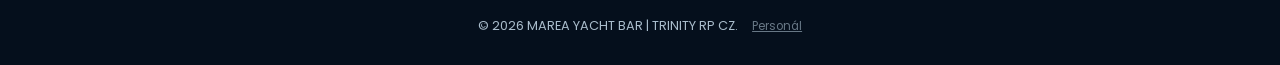
==== commit dd79cc7a: "Update MAREA website files | st 26. 08. 2026 22:53:43,25" ====
--- a/galeria.html
+++ b/galeria.html
@@ -17,7 +17,7 @@
     href="https://fonts.googleapis.com/css2?family=Playfair+Display:ital,wght@0,500;0,600;0,700;1,500;1,600&family=Poppins:wght@300;400;500;600;700&display=swap"
     rel="stylesheet">
 
-  <link rel="stylesheet" href="css/style.css?v=9">
+  <link rel="stylesheet" href="css/style.css?v=10">
   <link rel="stylesheet" href="css/responsive.css?v=2">
 </head>
 
@@ -92,6 +92,7 @@
 
       <div class="footer-bottom">
         © <span id="footer-year"></span> MAREA YACHT BAR | TRINITY RP CZ.
+        <a href="zamestnanci.html" class="staff-link">Personál</a>
       </div>
     </div>
   </footer>
@@ -104,8 +105,8 @@
     </svg>
   </button>
 
-  <script src="js/loader.js?v=5"></script>
-  <script src="js/main.js?v=9"></script>
+  <script src="js/loader.js?v=6"></script>
+  <script src="js/main.js?v=10"></script>
 </body>
 
 </html>
--- a/css/style.css
+++ b/css/style.css
@@ -722,6 +722,91 @@
 }
 
 /* -------------------- Menu -------------------- */
+.price-toggle {
+  display: flex;
+  align-items: center;
+  justify-content: center;
+  gap: 0.9rem;
+  margin-bottom: 1.8rem;
+  flex-wrap: wrap;
+}
+
+.price-toggle-label {
+  font-size: 0.85rem;
+  letter-spacing: 0.02em;
+  color: var(--text-muted);
+  transition: color var(--transition-fast);
+}
+
+.price-toggle-label.is-active {
+  color: var(--gold-300);
+  font-weight: 600;
+}
+
+.switch {
+  position: relative;
+  display: inline-block;
+  width: 46px;
+  height: 26px;
+  flex-shrink: 0;
+}
+
+.switch input {
+  position: absolute;
+  opacity: 0;
+  width: 0;
+  height: 0;
+}
+
+.switch-slider {
+  position: absolute;
+  inset: 0;
+  cursor: pointer;
+  background: rgba(255, 255, 255, 0.12);
+  border: 1px solid rgba(217, 195, 150, 0.3);
+  border-radius: 999px;
+  transition: background var(--transition-fast);
+}
+
+.switch-slider::before {
+  content: "";
+  position: absolute;
+  height: 18px;
+  width: 18px;
+  left: 3px;
+  top: 3px;
+  background: var(--gold-300);
+  border-radius: 50%;
+  transition: transform var(--transition-fast), background var(--transition-fast);
+}
+
+.switch input:checked + .switch-slider {
+  background: rgba(217, 195, 150, 0.35);
+}
+
+.switch input:checked + .switch-slider::before {
+  transform: translateX(20px);
+  background: var(--gold-400);
+}
+
+.switch input:focus-visible + .switch-slider {
+  outline: 2px solid var(--gold-400);
+  outline-offset: 2px;
+}
+
+.menu-item-price-original {
+  display: block;
+  text-decoration: line-through;
+  color: var(--text-muted);
+  font-size: 0.78rem;
+  font-family: var(--font-body);
+}
+
+.menu-item-price-member {
+  display: block;
+  color: var(--gold-400);
+}
+
 .menu-filters {
   display: flex;
   flex-wrap: wrap;
@@ -769,7 +854,7 @@
 .menu-item-head {
   display: flex;
   justify-content: space-between;
-  align-items: baseline;
+  align-items: flex-start;
   gap: 0.8rem;
   margin-bottom: 0.55rem;
 }
@@ -786,6 +871,7 @@
   font-size: 1.1rem;
   color: var(--gold-400);
   white-space: nowrap;
+  text-align: right;
 }
 
 .menu-item-desc {
@@ -1396,6 +1482,195 @@
   color: var(--text-muted);
 }
 
+.staff-link {
+  margin-left: 0.7rem;
+  color: var(--text-muted);
+  text-decoration: underline;
+  opacity: 0.6;
+  font-size: 0.72rem;
+  transition: opacity var(--transition-fast);
+}
+
+.staff-link:hover {
+  opacity: 1;
+}
+
+/* -------------------- Staff area (zamestnanci.html) -------------------- */
+.staff-gate-card {
+  max-width: 480px;
+  margin-inline: auto;
+  text-align: center;
+  padding: 2.6rem 2.2rem;
+  background: linear-gradient(165deg, rgba(255, 255, 255, 0.05), rgba(255, 255, 255, 0.015));
+  border: 1px solid rgba(217, 195, 150, 0.16);
+  border-radius: var(--radius-lg);
+}
+
+.staff-gate-form {
+  display: flex;
+  gap: 0.7rem;
+  margin-top: 1.6rem;
+  flex-wrap: wrap;
+}
+
+.staff-gate-input {
+  flex: 1 1 200px;
+  padding: 0.85rem 1.1rem;
+  border-radius: 999px;
+  border: 1px solid rgba(217, 195, 150, 0.3);
+  background: rgba(255, 255, 255, 0.04);
+  color: var(--text-primary);
+  font-family: inherit;
+  font-size: 0.9rem;
+}
+
+.staff-gate-input:focus {
+  outline: none;
+  border-color: var(--gold-400);
+}
+
+.staff-gate-error {
+  margin-top: 1.1rem;
+  color: #e0a3a3;
+  font-size: 0.85rem;
+}
+
+.calc-discount {
+  display: flex;
+  align-items: center;
+  justify-content: center;
+  gap: 0.7rem;
+  margin-bottom: 1.8rem;
+  font-size: 0.92rem;
+  color: var(--text-primary);
+  cursor: pointer;
+}
+
+.calc-discount input {
+  width: 18px;
+  height: 18px;
+  accent-color: var(--gold-400);
+  cursor: pointer;
+}
+
+.calc-list {
+  display: flex;
+  flex-direction: column;
+  gap: 0.7rem;
+  max-width: 720px;
+  margin-inline: auto;
+}
+
+.calc-row {
+  display: flex;
+  align-items: center;
+  justify-content: space-between;
+  gap: 1rem;
+  padding: 1rem 1.3rem;
+  background: rgba(255, 255, 255, 0.03);
+  border: 1px solid rgba(217, 195, 150, 0.12);
+  border-radius: var(--radius-md);
+  flex-wrap: wrap;
+}
+
+.calc-row-name {
+  color: var(--white);
+  font-size: 0.95rem;
+}
+
+.calc-row-price {
+  font-size: 0.8rem;
+  color: var(--text-muted);
+}
+
+.calc-row-price-member {
+  color: var(--gold-400);
+}
+
+.calc-row-qty {
+  display: flex;
+  align-items: center;
+  gap: 0.7rem;
+  margin-left: auto;
+}
+
+.calc-qty-btn {
+  width: 30px;
+  height: 30px;
+  border-radius: 50%;
+  border: 1px solid rgba(217, 195, 150, 0.3);
+  background: rgba(255, 255, 255, 0.04);
+  color: var(--gold-300);
+  font-size: 1rem;
+  display: flex;
+  align-items: center;
+  justify-content: center;
+  transition: background var(--transition-fast), border-color var(--transition-fast);
+}
+
+.calc-qty-btn:hover {
+  background: rgba(217, 195, 150, 0.18);
+  border-color: var(--gold-400);
+}
+
+.calc-qty-value {
+  min-width: 1.4rem;
+  text-align: center;
+  color: var(--white);
+  font-family: var(--font-display);
+}
+
+.calc-row-subtotal {
+  min-width: 70px;
+  text-align: right;
+  font-family: var(--font-display);
+  color: var(--gold-300);
+}
+
+.calc-summary {
+  display: flex;
+  align-items: center;
+  justify-content: space-between;
+  gap: 1rem;
+  max-width: 720px;
+  margin: 1.8rem auto 0;
+  padding-top: 1.4rem;
+  border-top: 1px solid rgba(217, 195, 150, 0.16);
+  flex-wrap: wrap;
+}
+
+.calc-total {
+  font-family: var(--font-display);
+  font-size: 1.3rem;
+  color: var(--gold-400);
+}
+
+.staff-notes {
+  max-width: 720px;
+  margin-inline: auto;
+  display: flex;
+  flex-direction: column;
+  gap: 0.9rem;
+}
+
+.staff-notes li {
+  position: relative;
+  padding-left: 1.4rem;
+  color: var(--text-muted);
+  line-height: 1.6;
+}
+
+.staff-notes li::before {
+  content: "";
+  position: absolute;
+  left: 0;
+  top: 0.55em;
+  width: 7px;
+  height: 7px;
+  border-radius: 50%;
+  background: var(--gold-400);
+}
+
 /* -------------------- Utility -------------------- */
 .text-center {
   text-align: center;
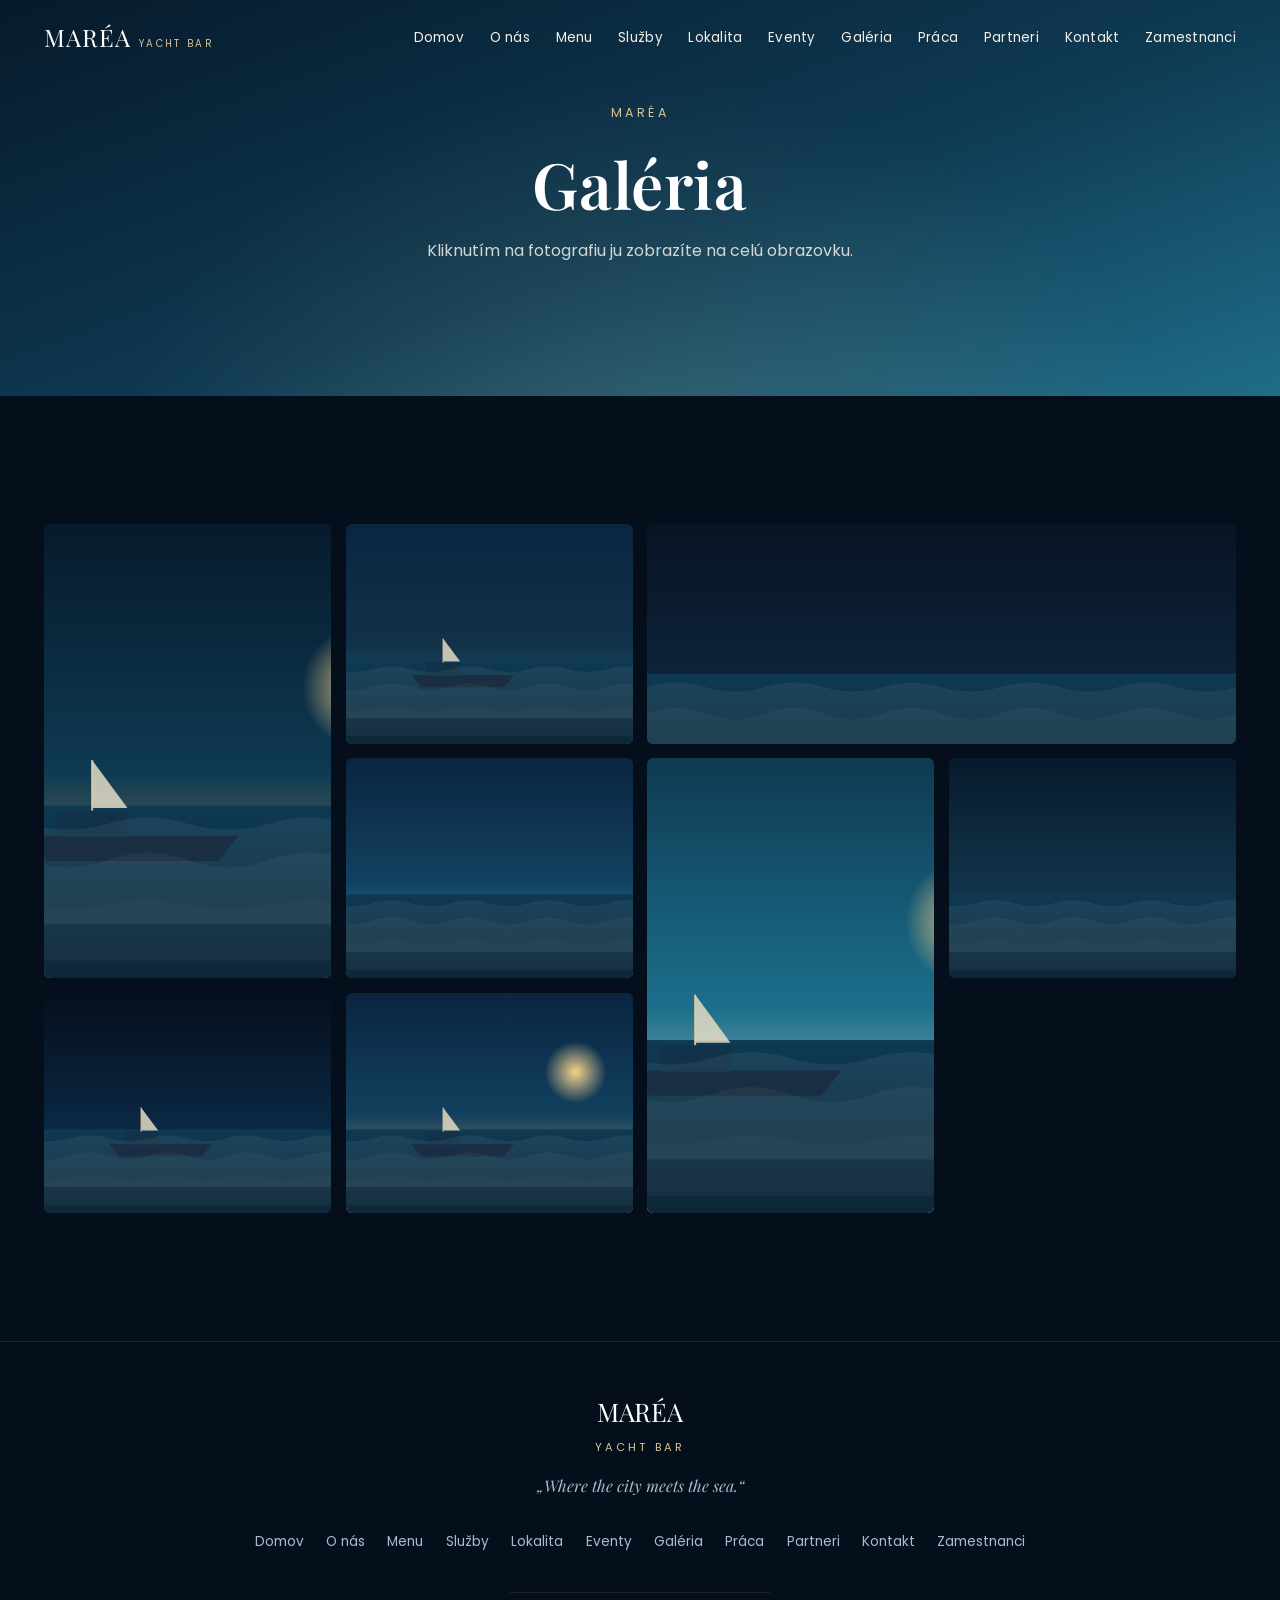
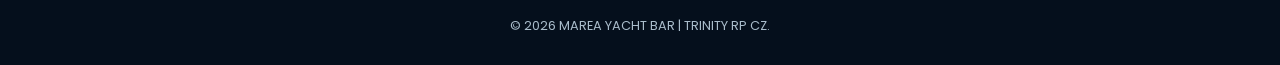
==== commit c676e2e4: "Update MAREA website files | st 26. 08. 2026 23:08:18,09" ====
--- a/galeria.html
+++ b/galeria.html
@@ -17,7 +17,7 @@
     href="https://fonts.googleapis.com/css2?family=Playfair+Display:ital,wght@0,500;0,600;0,700;1,500;1,600&family=Poppins:wght@300;400;500;600;700&display=swap"
     rel="stylesheet">
 
-  <link rel="stylesheet" href="css/style.css?v=10">
+  <link rel="stylesheet" href="css/style.css?v=11">
   <link rel="stylesheet" href="css/responsive.css?v=2">
 </head>
 
@@ -92,7 +92,6 @@
 
       <div class="footer-bottom">
         © <span id="footer-year"></span> MAREA YACHT BAR | TRINITY RP CZ.
-        <a href="zamestnanci.html" class="staff-link">Personál</a>
       </div>
     </div>
   </footer>
@@ -106,7 +105,7 @@
   </button>
 
   <script src="js/loader.js?v=6"></script>
-  <script src="js/main.js?v=10"></script>
+  <script src="js/main.js?v=11"></script>
 </body>
 
 </html>
--- a/css/style.css
+++ b/css/style.css
@@ -1482,19 +1482,6 @@
   color: var(--text-muted);
 }
 
-.staff-link {
-  margin-left: 0.7rem;
-  color: var(--text-muted);
-  text-decoration: underline;
-  opacity: 0.6;
-  font-size: 0.72rem;
-  transition: opacity var(--transition-fast);
-}
-
-.staff-link:hover {
-  opacity: 1;
-}
-
 /* -------------------- Staff area (zamestnanci.html) -------------------- */
 .staff-gate-card {
   max-width: 480px;
@@ -1553,7 +1540,76 @@
   cursor: pointer;
 }
 
-.calc-list {
+.calc-subheading {
+  text-align: center;
+  font-size: 0.78rem;
+  letter-spacing: 0.16em;
+  text-transform: uppercase;
+  color: var(--gold-400);
+  margin-bottom: 1rem;
+}
+
+.calc-picker {
+  display: flex;
+  flex-wrap: wrap;
+  justify-content: center;
+  gap: 0.6rem;
+  max-width: 760px;
+  margin: 0 auto 2.2rem;
+}
+
+.calc-chip {
+  position: relative;
+  display: flex;
+  flex-direction: column;
+  align-items: flex-start;
+  gap: 0.25rem;
+  padding: 0.7rem 1.1rem;
+  border-radius: var(--radius-sm);
+  border: 1px solid rgba(217, 195, 150, 0.2);
+  background: rgba(255, 255, 255, 0.03);
+  transition: border-color var(--transition-fast), background var(--transition-fast), transform var(--transition-fast);
+}
+
+.calc-chip:hover {
+  border-color: var(--gold-400);
+  transform: translateY(-2px);
+}
+
+.calc-chip.is-added {
+  border-color: var(--gold-400);
+  background: rgba(217, 195, 150, 0.12);
+}
+
+.calc-chip-name {
+  font-size: 0.86rem;
+  color: var(--white);
+}
+
+.calc-chip-price {
+  font-size: 0.78rem;
+  color: var(--gold-300);
+  font-family: var(--font-display);
+}
+
+.calc-chip-badge {
+  position: absolute;
+  top: -8px;
+  right: -8px;
+  min-width: 20px;
+  height: 20px;
+  padding: 0 5px;
+  border-radius: 999px;
+  background: var(--gold-400);
+  color: var(--navy-900);
+  font-size: 0.7rem;
+  font-weight: 700;
+  display: flex;
+  align-items: center;
+  justify-content: center;
+}
+
+.calc-cart {
   display: flex;
   flex-direction: column;
   gap: 0.7rem;
@@ -1561,37 +1617,36 @@
   margin-inline: auto;
 }
 
-.calc-row {
+.calc-cart-empty {
+  text-align: center;
+  color: var(--text-muted);
+  padding: 1.6rem 1rem;
+  border: 1px dashed rgba(217, 195, 150, 0.25);
+  border-radius: var(--radius-md);
+}
+
+.calc-cart-row {
   display: flex;
   align-items: center;
   justify-content: space-between;
   gap: 1rem;
-  padding: 1rem 1.3rem;
+  padding: 0.9rem 1.2rem;
   background: rgba(255, 255, 255, 0.03);
-  border: 1px solid rgba(217, 195, 150, 0.12);
+  border: 1px solid rgba(217, 195, 150, 0.14);
   border-radius: var(--radius-md);
   flex-wrap: wrap;
 }
 
-.calc-row-name {
+.calc-cart-name {
+  flex: 1 1 140px;
   color: var(--white);
-  font-size: 0.95rem;
-}
-
-.calc-row-price {
-  font-size: 0.8rem;
-  color: var(--text-muted);
-}
-
-.calc-row-price-member {
-  color: var(--gold-400);
-}
-
-.calc-row-qty {
-  display: flex;
-  align-items: center;
-  gap: 0.7rem;
-  margin-left: auto;
+  font-size: 0.92rem;
+}
+
+.calc-cart-qty {
+  display: flex;
+  align-items: center;
+  gap: 0.6rem;
 }
 
 .calc-qty-btn {
@@ -1620,11 +1675,28 @@
   font-family: var(--font-display);
 }
 
-.calc-row-subtotal {
-  min-width: 70px;
+.calc-cart-subtotal {
+  min-width: 65px;
   text-align: right;
   font-family: var(--font-display);
   color: var(--gold-300);
+}
+
+.calc-cart-remove {
+  width: 26px;
+  height: 26px;
+  border-radius: 50%;
+  display: flex;
+  align-items: center;
+  justify-content: center;
+  color: var(--text-muted);
+  transition: color var(--transition-fast), border-color var(--transition-fast);
+  border: 1px solid transparent;
+}
+
+.calc-cart-remove:hover {
+  color: #e0a3a3;
+  border-color: rgba(224, 163, 163, 0.4);
 }
 
 .calc-summary {
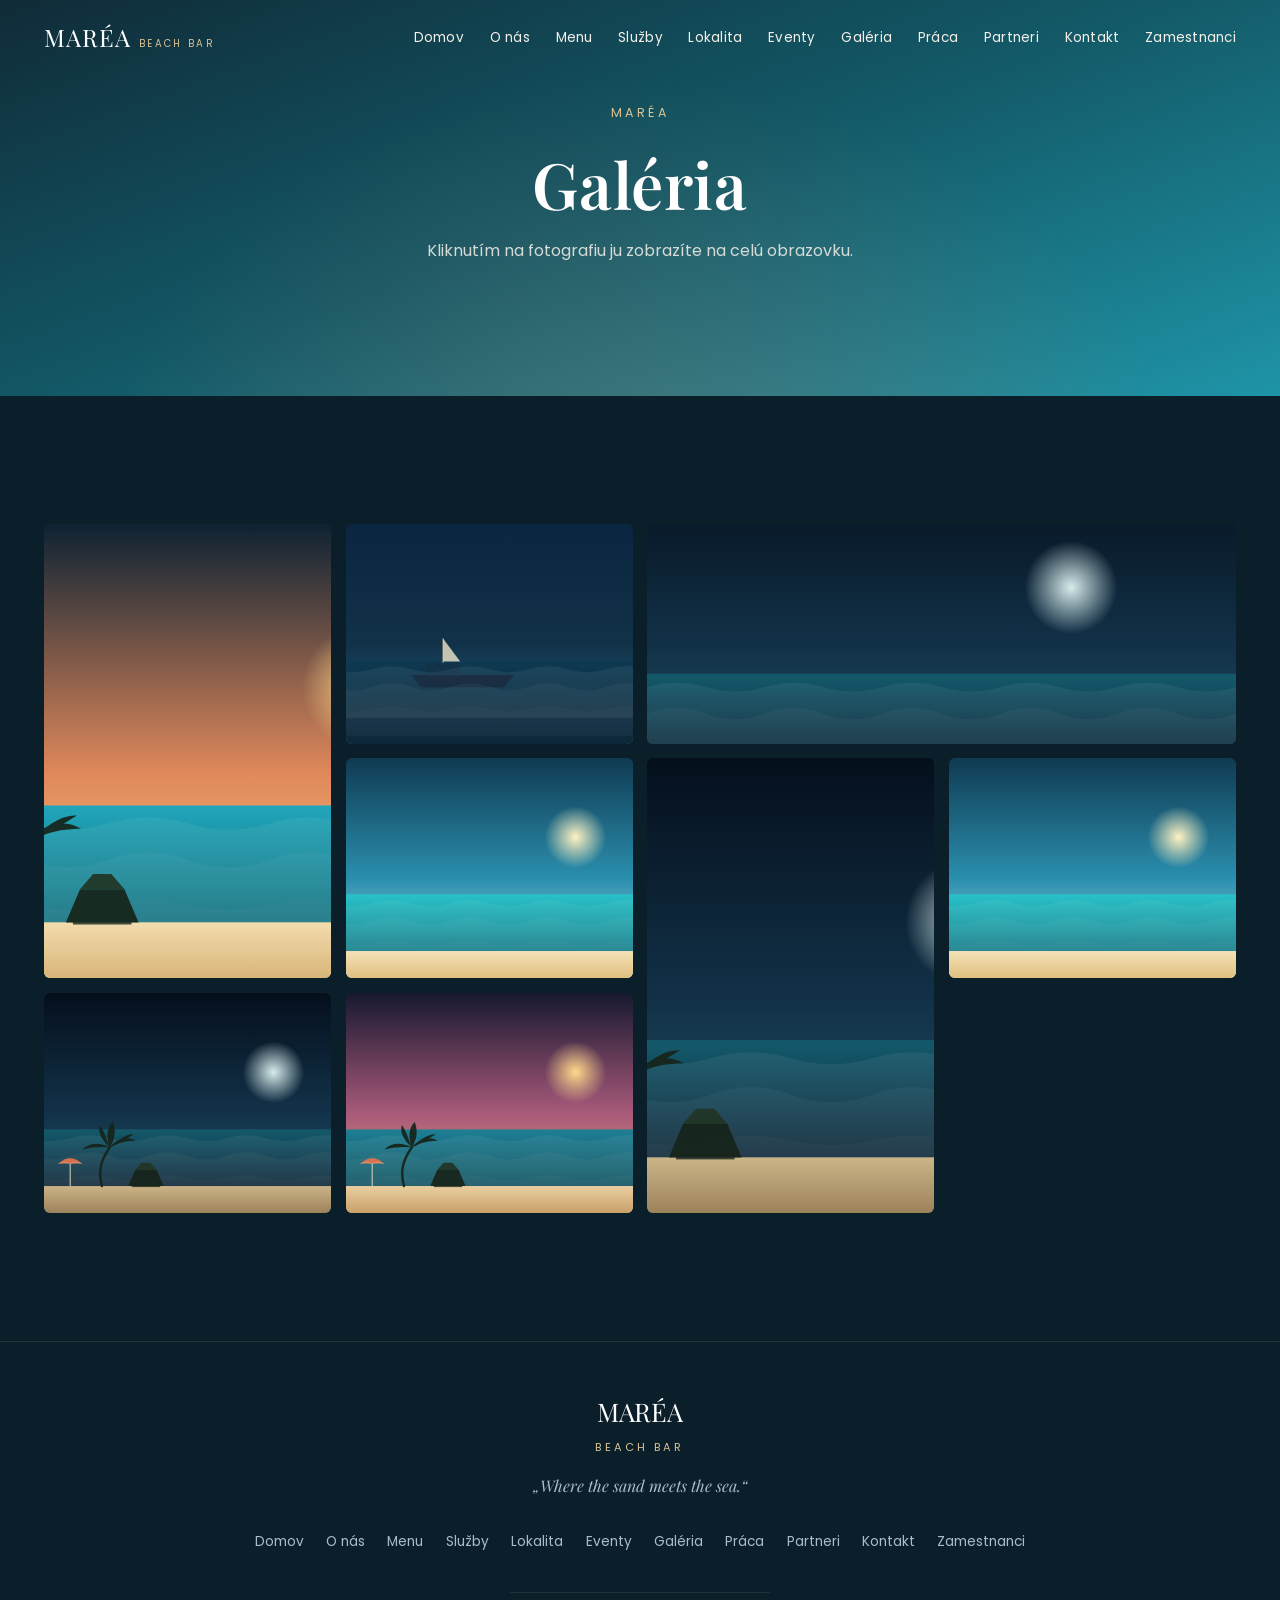
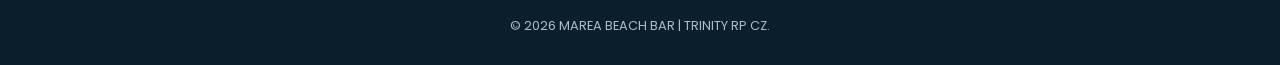
==== commit ecb255b7: "Update MAREA website files | so 29. 08. 2026 22:49:23,89" ====
--- a/galeria.html
+++ b/galeria.html
@@ -4,10 +4,10 @@
 <head>
   <meta charset="UTF-8">
   <meta name="viewport" content="width=device-width, initial-scale=1.0">
-  <title>Galéria — MARÉA Yacht Bar</title>
+  <title>Galéria — MARÉA Beach Bar</title>
   <meta name="description"
-    content="Galéria MARÉA — atmosféra luxusného yacht baru pri pobreží Los Santos, cez deň aj po zotmení.">
-  <meta name="theme-color" content="#071a2c">
+    content="Galéria MARÉA — atmosféra luxusného beach baru na ostrove Cayo Perico, cez deň aj po zotmení.">
+  <meta name="theme-color" content="#102b38">
 
   <link rel="icon" type="image/png" href="assets/icons/favicon.png">
 
@@ -17,8 +17,8 @@
     href="https://fonts.googleapis.com/css2?family=Playfair+Display:ital,wght@0,500;0,600;0,700;1,500;1,600&family=Poppins:wght@300;400;500;600;700&display=swap"
     rel="stylesheet">
 
-  <link rel="stylesheet" href="css/style.css?v=11">
-  <link rel="stylesheet" href="css/responsive.css?v=2">
+  <link rel="stylesheet" href="css/style.css?v=15">
+  <link rel="stylesheet" href="css/responsive.css?v=5">
 </head>
 
 <body>
@@ -28,7 +28,7 @@
     <div class="container">
       <a href="index.html#home" class="brand">
         MARÉA
-        <span class="brand-tag">Yacht Bar</span>
+        <span class="brand-tag">Beach Bar</span>
       </a>
 
       <nav>
@@ -43,7 +43,7 @@
   </header>
 
   <noscript>
-    <div style="padding:2rem;text-align:center;background:#0a2540;color:#f4f1ea;">
+    <div style="padding:2rem;text-align:center;background:#163a48;color:#f4f1ea;">
       Pre plné zobrazenie obsahu MARÉA je potrebný povolený JavaScript.
     </div>
   </noscript>
@@ -85,13 +85,13 @@
   <footer class="footer">
     <div class="container footer-inner">
       <div class="footer-brand">MARÉA</div>
-      <div class="footer-type">Yacht Bar</div>
-      <p class="footer-tagline">„Where the city meets the sea.“</p>
+      <div class="footer-type">Beach Bar</div>
+      <p class="footer-tagline">„Where the sand meets the sea.“</p>
 
       <nav class="footer-nav" id="footer-nav"></nav>
 
       <div class="footer-bottom">
-        © <span id="footer-year"></span> MAREA YACHT BAR | TRINITY RP CZ.
+        © <span id="footer-year"></span> MAREA BEACH BAR | TRINITY RP CZ.
       </div>
     </div>
   </footer>
@@ -105,7 +105,7 @@
   </button>
 
   <script src="js/loader.js?v=6"></script>
-  <script src="js/main.js?v=11"></script>
+  <script src="js/main.js?v=15"></script>
 </body>
 
 </html>
--- a/css/style.css
+++ b/css/style.css
@@ -1,23 +1,25 @@
 /* ==========================================================================
-   MARÉA — Yacht Bar
+   MARÉA — Beach Bar
    Core stylesheet. Breakpoint overrides live in responsive.css.
    ========================================================================== */
 
 /* -------------------- Design tokens -------------------- */
 :root {
-  /* Colors — navy / ocean / turquoise core, gold / sand accents */
-  --navy-950: #050f1c;
-  --navy-900: #071a2c;
-  --navy-800: #0a2540;
-  --navy-700: #123249;
-  --ocean-600: #0e3a52;
-  --ocean-500: #1c6f8c;
-  --turquoise-400: #2a8fae;
-  --turquoise-300: #4fb8c9;
+  /* Colors — tropical dusk / lagoon core, gold sand + coral sunset accents */
+  --navy-950: #0b1f2b;
+  --navy-900: #102b38;
+  --navy-800: #163a48;
+  --navy-700: #1a4552;
+  --ocean-600: #135a68;
+  --ocean-500: #1c8298;
+  --turquoise-400: #22a6ba;
+  --turquoise-300: #5ed1dd;
   --gold-500: #c9a55c;
   --gold-400: #d9c396;
   --gold-300: #e8dfc8;
   --sand-100: #f5efe3;
+  --coral-500: #e8734a;
+  --coral-400: #f2926c;
   --white: #ffffff;
 
   --bg-body: var(--navy-950);
@@ -186,9 +188,9 @@
 }
 
 .btn-primary {
-  background: linear-gradient(135deg, var(--gold-400), var(--gold-500));
+  background: linear-gradient(135deg, var(--gold-400), var(--coral-500));
   color: var(--navy-900);
-  box-shadow: 0 12px 30px -10px rgba(201, 165, 92, 0.55);
+  box-shadow: 0 12px 30px -10px rgba(232, 115, 74, 0.5);
 }
 
 .btn-primary:hover {
@@ -226,7 +228,7 @@
 }
 
 .navbar.is-scrolled {
-  background: rgba(7, 26, 44, 0.82);
+  background: rgba(16, 43, 56, 0.82);
   backdrop-filter: blur(14px) saturate(140%);
   -webkit-backdrop-filter: blur(14px) saturate(140%);
   padding-block: 0.7rem;
@@ -357,8 +359,8 @@
   position: absolute;
   inset: 0;
   background:
-    linear-gradient(180deg, rgba(5, 15, 28, 0.55) 0%, rgba(5, 15, 28, 0.55) 35%, rgba(5, 15, 28, 0.92) 100%),
-    linear-gradient(90deg, rgba(5, 15, 28, 0.55) 0%, transparent 40%, transparent 60%, rgba(5, 15, 28, 0.55) 100%);
+    linear-gradient(180deg, rgba(11, 31, 43, 0.5) 0%, rgba(232, 115, 74, 0.14) 35%, rgba(11, 31, 43, 0.92) 100%),
+    linear-gradient(90deg, rgba(11, 31, 43, 0.55) 0%, transparent 40%, transparent 60%, rgba(11, 31, 43, 0.55) 100%);
 }
 
 .hero-content {
@@ -462,8 +464,8 @@
   overflow: hidden;
   padding-top: 6rem;
   background:
-    radial-gradient(ellipse at 50% 130%, rgba(217, 195, 150, 0.16), transparent 60%),
-    linear-gradient(160deg, var(--navy-900) 0%, var(--ocean-600) 55%, var(--turquoise-400) 130%);
+    radial-gradient(ellipse at 50% 130%, rgba(232, 115, 74, 0.22), transparent 60%),
+    linear-gradient(160deg, var(--navy-900) 0%, var(--ocean-600) 50%, var(--turquoise-400) 115%);
 }
 
 .page-hero-content {
@@ -493,7 +495,7 @@
   gap: 1.4rem 1.8rem;
   padding: 1.8rem 2.2rem;
   border-radius: var(--radius-lg);
-  background: linear-gradient(135deg, rgba(88, 101, 242, 0.14), rgba(42, 143, 174, 0.1));
+  background: linear-gradient(135deg, rgba(88, 101, 242, 0.14), rgba(34, 166, 186, 0.1));
   border: 1px solid rgba(217, 195, 150, 0.18);
   margin-bottom: var(--space-lg);
 }
@@ -560,7 +562,7 @@
   content: "";
   position: absolute;
   inset: 0;
-  background: linear-gradient(180deg, transparent 55%, rgba(5, 15, 28, 0.75) 100%);
+  background: linear-gradient(180deg, transparent 55%, rgba(11, 31, 43, 0.75) 100%);
 }
 
 .about-text .eyebrow {
@@ -1038,7 +1040,7 @@
   position: absolute;
   top: 1rem;
   left: 1rem;
-  background: rgba(5, 15, 28, 0.75);
+  background: rgba(11, 31, 43, 0.75);
   backdrop-filter: blur(6px);
   border: 1px solid rgba(217, 195, 150, 0.3);
   color: var(--gold-300);
@@ -1109,7 +1111,7 @@
   position: absolute;
   inset: auto 0 0 0;
   padding: 1.6rem 1rem 0.9rem;
-  background: linear-gradient(180deg, transparent, rgba(5, 15, 28, 0.9));
+  background: linear-gradient(180deg, transparent, rgba(11, 31, 43, 0.9));
   color: var(--gold-200, var(--gold-300));
   font-size: 0.82rem;
   opacity: 0;
@@ -1130,7 +1132,7 @@
   display: flex;
   align-items: center;
   justify-content: center;
-  background: rgba(3, 9, 17, 0.94);
+  background: rgba(8, 18, 24, 0.94);
   opacity: 0;
   visibility: hidden;
   transition: opacity var(--transition-fast), visibility var(--transition-fast);
@@ -1239,7 +1241,7 @@
   display: flex;
   align-items: center;
   justify-content: center;
-  background: rgba(3, 9, 17, 0.88);
+  background: rgba(8, 18, 24, 0.88);
   opacity: 0;
   visibility: hidden;
   transition: opacity var(--transition-fast), visibility var(--transition-fast);
@@ -1258,7 +1260,7 @@
   max-height: 85vh;
   overflow-y: auto;
   text-align: left;
-  background: linear-gradient(165deg, rgba(18, 42, 66, 0.98), rgba(7, 18, 30, 0.98));
+  background: linear-gradient(165deg, rgba(26, 66, 78, 0.98), rgba(13, 26, 34, 0.98));
   border: 1px solid rgba(217, 195, 150, 0.22);
   border-radius: var(--radius-lg);
   box-shadow: var(--shadow-strong);
@@ -1525,9 +1527,9 @@
 .calc-discount {
   display: flex;
   align-items: center;
-  justify-content: center;
   gap: 0.7rem;
-  margin-bottom: 1.8rem;
+  margin-top: auto;
+  padding-top: 1rem;
   font-size: 0.92rem;
   color: var(--text-primary);
   cursor: pointer;
@@ -1541,7 +1543,7 @@
 }
 
 .calc-subheading {
-  text-align: center;
+  text-align: left;
   font-size: 0.78rem;
   letter-spacing: 0.16em;
   text-transform: uppercase;
@@ -1549,72 +1551,81 @@
   margin-bottom: 1rem;
 }
 
-.calc-picker {
-  display: flex;
-  flex-wrap: wrap;
-  justify-content: center;
+.calc-layout {
+  display: grid;
+  grid-template-columns: 1.3fr 1fr;
+  gap: 1.8rem;
+  max-width: 960px;
+  margin-inline: auto;
+  align-items: stretch;
+}
+
+.calc-menu-panel,
+.calc-cart-panel {
+  display: flex;
+  flex-direction: column;
+}
+
+.calc-picker-grid {
+  display: grid;
+  grid-template-columns: repeat(4, 1fr);
   gap: 0.6rem;
-  max-width: 760px;
-  margin: 0 auto 2.2rem;
-}
-
-.calc-chip {
+  max-height: 420px;
+  overflow-y: auto;
+  padding: 0.2rem;
+  margin-bottom: 1.4rem;
+}
+
+.calc-tile {
   position: relative;
   display: flex;
   flex-direction: column;
+  justify-content: center;
   align-items: flex-start;
   gap: 0.25rem;
-  padding: 0.7rem 1.1rem;
+  min-height: 64px;
+  padding: 0.6rem 0.8rem;
   border-radius: var(--radius-sm);
   border: 1px solid rgba(217, 195, 150, 0.2);
   background: rgba(255, 255, 255, 0.03);
+  overflow: hidden;
+  text-align: left;
   transition: border-color var(--transition-fast), background var(--transition-fast), transform var(--transition-fast);
 }
 
-.calc-chip:hover {
+.calc-tile:hover {
   border-color: var(--gold-400);
   transform: translateY(-2px);
 }
 
-.calc-chip.is-added {
+.calc-tile.is-added {
   border-color: var(--gold-400);
   background: rgba(217, 195, 150, 0.12);
 }
 
-.calc-chip-name {
-  font-size: 0.86rem;
+.calc-tile-name {
+  font-size: 0.78rem;
   color: var(--white);
-}
-
-.calc-chip-price {
-  font-size: 0.78rem;
+  line-height: 1.25;
+  display: -webkit-box;
+  -webkit-line-clamp: 2;
+  -webkit-box-orient: vertical;
+  overflow: hidden;
+}
+
+.calc-tile-price {
+  font-size: 0.76rem;
   color: var(--gold-300);
   font-family: var(--font-display);
 }
 
-.calc-chip-badge {
-  position: absolute;
-  top: -8px;
-  right: -8px;
-  min-width: 20px;
-  height: 20px;
-  padding: 0 5px;
-  border-radius: 999px;
-  background: var(--gold-400);
-  color: var(--navy-900);
-  font-size: 0.7rem;
-  font-weight: 700;
-  display: flex;
-  align-items: center;
-  justify-content: center;
-}
-
 .calc-cart {
   display: flex;
   flex-direction: column;
-  gap: 0.7rem;
-  max-width: 720px;
-  margin-inline: auto;
+  gap: 0.6rem;
+  max-height: 520px;
+  overflow-y: auto;
+  padding-right: 0.3rem;
 }
 
 .calc-cart-empty {
@@ -1627,26 +1638,31 @@
 
 .calc-cart-row {
   display: flex;
-  align-items: center;
-  justify-content: space-between;
-  gap: 1rem;
-  padding: 0.9rem 1.2rem;
+  flex-direction: column;
+  gap: 0.55rem;
+  padding: 0.8rem 1rem;
   background: rgba(255, 255, 255, 0.03);
   border: 1px solid rgba(217, 195, 150, 0.14);
   border-radius: var(--radius-md);
-  flex-wrap: wrap;
+  flex-shrink: 0;
 }
 
 .calc-cart-name {
-  flex: 1 1 140px;
   color: var(--white);
-  font-size: 0.92rem;
+  font-size: 0.88rem;
+}
+
+.calc-cart-controls {
+  display: flex;
+  align-items: center;
+  justify-content: space-between;
+  gap: 0.6rem;
 }
 
 .calc-cart-qty {
   display: flex;
   align-items: center;
-  gap: 0.6rem;
+  gap: 0.5rem;
 }
 
 .calc-qty-btn {
@@ -1704,9 +1720,8 @@
   align-items: center;
   justify-content: space-between;
   gap: 1rem;
-  max-width: 720px;
-  margin: 1.8rem auto 0;
-  padding-top: 1.4rem;
+  margin-top: auto;
+  padding-top: 1.2rem;
   border-top: 1px solid rgba(217, 195, 150, 0.16);
   flex-wrap: wrap;
 }
@@ -1779,7 +1794,7 @@
   width: 46px;
   height: 46px;
   border-radius: 50%;
-  background: rgba(10, 37, 64, 0.85);
+  background: rgba(22, 58, 72, 0.85);
   border: 1px solid rgba(217, 195, 150, 0.35);
   color: var(--gold-300);
   display: flex;
--- a/css/responsive.css
+++ b/css/responsive.css
@@ -25,13 +25,26 @@
     --space-xl: 3.4rem;
   }
 
+  .calc-layout {
+    grid-template-columns: 1fr;
+  }
+
+  .calc-picker-grid,
+  .calc-cart {
+    max-height: 320px;
+  }
+
+  .calc-picker-grid {
+    grid-template-columns: repeat(3, 1fr);
+  }
+
   .nav-links {
     position: fixed;
     top: 0;
     right: 0;
     height: 100vh;
     width: min(78vw, 340px);
-    background: rgba(7, 21, 36, 0.98);
+    background: rgba(16, 43, 56, 0.98);
     backdrop-filter: blur(16px);
     flex-direction: column;
     justify-content: center;
@@ -95,6 +108,10 @@
     padding-block: var(--space-xl);
   }
 
+  .calc-picker-grid {
+    grid-template-columns: repeat(2, 1fr);
+  }
+
   .container {
     padding-inline: 1.15rem;
   }
